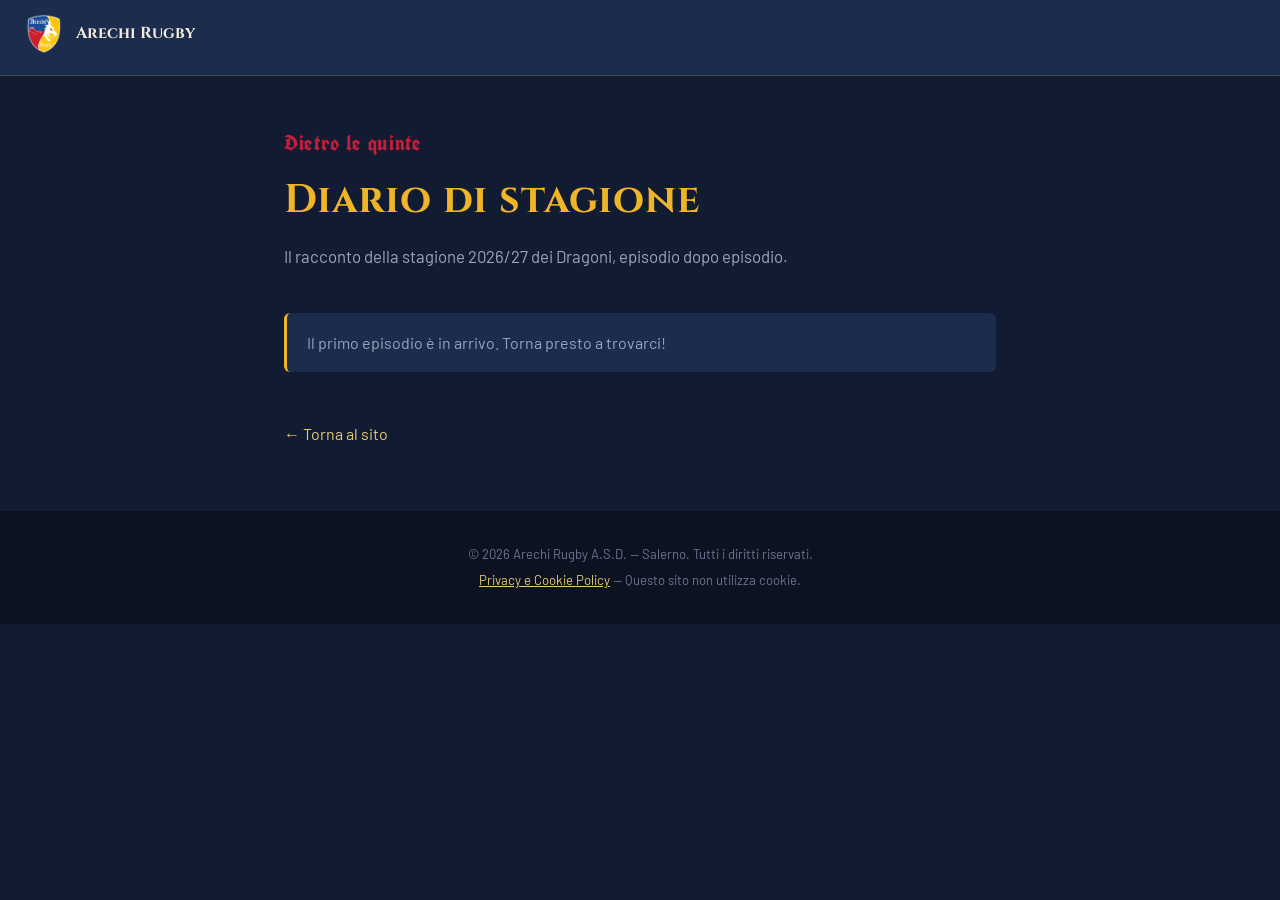
==== diario.html @ b3517b6f "Add Diario di stagione: diary page and homepage teaser New diario.html for the multi-episode season " ====
<!DOCTYPE html>
<html lang="it">
<head>
<meta charset="UTF-8">
<meta name="viewport" content="width=device-width, initial-scale=1.0">
<title>Diario di stagione — Arechi Rugby</title>
<meta name="description" content="Il racconto a puntate della stagione dell'Arechi Rugby, episodio dopo episodio.">
<meta name="robots" content="index, follow">
<link rel="canonical" href="https://arechirugby.it/diario.html">
<link rel="icon" type="image/png" href="arechi-logo.png">
<meta property="og:type" content="website">
<meta property="og:site_name" content="Arechi Rugby">
<meta property="og:locale" content="it_IT">
<meta property="og:url" content="https://arechirugby.it/diario.html">
<meta property="og:title" content="Diario di stagione — Arechi Rugby">
<meta property="og:description" content="Il racconto a puntate della stagione dell'Arechi Rugby.">
<meta property="og:image" content="https://arechirugby.it/arechi-logo.png">
<link href="fonts.css" rel="stylesheet">
<style>
  :root{
    --navy:#111c33;
    --navy-2:#1c2c4d;
    --navy-3:#233863;
    --red-crest:#c41e3a;
    --gold:#f0b429;
    --gold-soft:#e4c977;
    --parchment:#f2ecdd;
    --ink:#0d1220;
    --stone:#9aa4bd;
    --stone-dark:#6b7592;
  }
  *{box-sizing:border-box;}
  body{
    margin:0;background:var(--navy);color:var(--parchment);
    font-family:'Barlow',sans-serif;font-size:16px;line-height:1.7;-webkit-font-smoothing:antialiased;
  }
  header{background:var(--navy-2);border-bottom:1px solid rgba(240,180,41,.2);padding:14px 24px;}
  header a{display:inline-flex;align-items:center;gap:12px;color:var(--parchment);text-decoration:none;font-family:'Cinzel',serif;font-weight:700;}
  header img{width:40px;height:40px;object-fit:contain;}
  main{max-width:760px;margin:0 auto;padding:48px 24px 64px;}
  .eyebrow{font-family:'UnifrakturCook',cursive;color:var(--red-crest);font-size:1.4rem;letter-spacing:.03em;}
  h1,h2{font-family:'Cinzel',serif;letter-spacing:.02em;}
  h1{font-size:clamp(1.8rem,5vw,2.5rem);color:var(--gold);margin:.1em 0 .2em;}
  .intro{color:var(--stone);font-size:1.05rem;margin:0 0 2.5em;}
  .episode{border-top:1px solid rgba(240,180,41,.2);padding:2.2em 0 .5em;}
  .ep-meta{font-size:.75rem;letter-spacing:.08em;text-transform:uppercase;color:var(--red-crest);font-weight:700;}
  .episode h2{font-size:clamp(1.25rem,3.5vw,1.6rem);color:var(--parchment);margin:.3em 0 .7em;}
  .episode figure{margin:0 0 1.2em;}
  .episode img{display:block;width:100%;height:auto;border-radius:6px;}
  .episode p{opacity:.92;margin:0 0 1em;}
  .diario-empty{background:var(--navy-2);border-left:3px solid var(--gold);padding:16px 20px;border-radius:6px;color:var(--stone);}
  a.back{display:inline-block;margin-top:2em;color:var(--gold-soft);text-decoration:none;}
  footer{background:var(--ink);padding:28px 24px;text-align:center;color:var(--stone-dark);font-size:.82rem;}
  footer p{margin:.3em 0;}
  footer a{color:var(--gold-soft);}
</style>
</head>
<body>

<header>
  <a href="./"><img src="arechi-logo.png" alt="">Arechi Rugby</a>
</header>

<main>
  <span class="eyebrow">Dietro le quinte</span>
  <h1>Diario di stagione</h1>
  <p class="intro">Il racconto della stagione 2026/27 dei Dragoni, episodio dopo episodio.</p>

  <!-- DIARIO:EPISODES — story order (Episodio 1 first). Each episode:
  <article class="episode" id="episodio-N">
    <div class="ep-meta">Episodio N — D Mmm YYYY</div>
    <h2>TITLE</h2>
    <figure><img src="Foto/diario/episodio-N.jpg" alt="ALT" loading="lazy"></figure>
    <p>…</p>
  </article>
  Remove the .diario-empty paragraph when publishing Episodio 1. -->
  <p class="diario-empty">Il primo episodio è in arrivo. Torna presto a trovarci!</p>

  <a class="back" href="./">← Torna al sito</a>
</main>

<footer>
  <p>© 2026 Arechi Rugby A.S.D. — Salerno. Tutti i diritti riservati.</p>
  <p><a href="privacy.html">Privacy e Cookie Policy</a> — Questo sito non utilizza cookie.</p>
</footer>

</body>
</html>
---- fonts.css ----
@font-face {
  font-family: 'Barlow';
  font-style: italic;
  font-weight: 500;
  font-display: swap;
  src: url("fonts/barlow-500-italic-latin-ext.woff2") format('woff2');
  unicode-range: U+0100-02BA, U+02BD-02C5, U+02C7-02CC, U+02CE-02D7, U+02DD-02FF, U+0304, U+0308, U+0329, U+1D00-1DBF, U+1E00-1E9F, U+1EF2-1EFF, U+2020, U+20A0-20AB, U+20AD-20C0, U+2113, U+2C60-2C7F, U+A720-A7FF;
}
@font-face {
  font-family: 'Barlow';
  font-style: italic;
  font-weight: 500;
  font-display: swap;
  src: url("fonts/barlow-500-italic-latin.woff2") format('woff2');
  unicode-range: U+0000-00FF, U+0131, U+0152-0153, U+02BB-02BC, U+02C6, U+02DA, U+02DC, U+0304, U+0308, U+0329, U+2000-206F, U+20AC, U+2122, U+2191, U+2193, U+2212, U+2215, U+FEFF, U+FFFD;
}
@font-face {
  font-family: 'Barlow';
  font-style: normal;
  font-weight: 400;
  font-display: swap;
  src: url("fonts/barlow-400-normal-latin-ext.woff2") format('woff2');
  unicode-range: U+0100-02BA, U+02BD-02C5, U+02C7-02CC, U+02CE-02D7, U+02DD-02FF, U+0304, U+0308, U+0329, U+1D00-1DBF, U+1E00-1E9F, U+1EF2-1EFF, U+2020, U+20A0-20AB, U+20AD-20C0, U+2113, U+2C60-2C7F, U+A720-A7FF;
}
@font-face {
  font-family: 'Barlow';
  font-style: normal;
  font-weight: 400;
  font-display: swap;
  src: url("fonts/barlow-400-normal-latin.woff2") format('woff2');
  unicode-range: U+0000-00FF, U+0131, U+0152-0153, U+02BB-02BC, U+02C6, U+02DA, U+02DC, U+0304, U+0308, U+0329, U+2000-206F, U+20AC, U+2122, U+2191, U+2193, U+2212, U+2215, U+FEFF, U+FFFD;
}
@font-face {
  font-family: 'Barlow';
  font-style: normal;
  font-weight: 500;
  font-display: swap;
  src: url("fonts/barlow-500-normal-latin-ext.woff2") format('woff2');
  unicode-range: U+0100-02BA, U+02BD-02C5, U+02C7-02CC, U+02CE-02D7, U+02DD-02FF, U+0304, U+0308, U+0329, U+1D00-1DBF, U+1E00-1E9F, U+1EF2-1EFF, U+2020, U+20A0-20AB, U+20AD-20C0, U+2113, U+2C60-2C7F, U+A720-A7FF;
}
@font-face {
  font-family: 'Barlow';
  font-style: normal;
  font-weight: 500;
  font-display: swap;
  src: url("fonts/barlow-500-normal-latin.woff2") format('woff2');
  unicode-range: U+0000-00FF, U+0131, U+0152-0153, U+02BB-02BC, U+02C6, U+02DA, U+02DC, U+0304, U+0308, U+0329, U+2000-206F, U+20AC, U+2122, U+2191, U+2193, U+2212, U+2215, U+FEFF, U+FFFD;
}
@font-face {
  font-family: 'Barlow';
  font-style: normal;
  font-weight: 600;
  font-display: swap;
  src: url("fonts/barlow-600-normal-latin-ext.woff2") format('woff2');
  unicode-range: U+0100-02BA, U+02BD-02C5, U+02C7-02CC, U+02CE-02D7, U+02DD-02FF, U+0304, U+0308, U+0329, U+1D00-1DBF, U+1E00-1E9F, U+1EF2-1EFF, U+2020, U+20A0-20AB, U+20AD-20C0, U+2113, U+2C60-2C7F, U+A720-A7FF;
}
@font-face {
  font-family: 'Barlow';
  font-style: normal;
  font-weight: 600;
  font-display: swap;
  src: url("fonts/barlow-600-normal-latin.woff2") format('woff2');
  unicode-range: U+0000-00FF, U+0131, U+0152-0153, U+02BB-02BC, U+02C6, U+02DA, U+02DC, U+0304, U+0308, U+0329, U+2000-206F, U+20AC, U+2122, U+2191, U+2193, U+2212, U+2215, U+FEFF, U+FFFD;
}
@font-face {
  font-family: 'Barlow';
  font-style: normal;
  font-weight: 700;
  font-display: swap;
  src: url("fonts/barlow-700-normal-latin-ext.woff2") format('woff2');
  unicode-range: U+0100-02BA, U+02BD-02C5, U+02C7-02CC, U+02CE-02D7, U+02DD-02FF, U+0304, U+0308, U+0329, U+1D00-1DBF, U+1E00-1E9F, U+1EF2-1EFF, U+2020, U+20A0-20AB, U+20AD-20C0, U+2113, U+2C60-2C7F, U+A720-A7FF;
}
@font-face {
  font-family: 'Barlow';
  font-style: normal;
  font-weight: 700;
  font-display: swap;
  src: url("fonts/barlow-700-normal-latin.woff2") format('woff2');
  unicode-range: U+0000-00FF, U+0131, U+0152-0153, U+02BB-02BC, U+02C6, U+02DA, U+02DC, U+0304, U+0308, U+0329, U+2000-206F, U+20AC, U+2122, U+2191, U+2193, U+2212, U+2215, U+FEFF, U+FFFD;
}
@font-face {
  font-family: 'Barlow';
  font-style: normal;
  font-weight: 800;
  font-display: swap;
  src: url("fonts/barlow-800-normal-latin-ext.woff2") format('woff2');
  unicode-range: U+0100-02BA, U+02BD-02C5, U+02C7-02CC, U+02CE-02D7, U+02DD-02FF, U+0304, U+0308, U+0329, U+1D00-1DBF, U+1E00-1E9F, U+1EF2-1EFF, U+2020, U+20A0-20AB, U+20AD-20C0, U+2113, U+2C60-2C7F, U+A720-A7FF;
}
@font-face {
  font-family: 'Barlow';
  font-style: normal;
  font-weight: 800;
  font-display: swap;
  src: url("fonts/barlow-800-normal-latin.woff2") format('woff2');
  unicode-range: U+0000-00FF, U+0131, U+0152-0153, U+02BB-02BC, U+02C6, U+02DA, U+02DC, U+0304, U+0308, U+0329, U+2000-206F, U+20AC, U+2122, U+2191, U+2193, U+2212, U+2215, U+FEFF, U+FFFD;
}
@font-face {
  font-family: 'Barlow Condensed';
  font-style: normal;
  font-weight: 500;
  font-display: swap;
  src: url("fonts/barlow-condensed-500-normal-latin-ext.woff2") format('woff2');
  unicode-range: U+0100-02BA, U+02BD-02C5, U+02C7-02CC, U+02CE-02D7, U+02DD-02FF, U+0304, U+0308, U+0329, U+1D00-1DBF, U+1E00-1E9F, U+1EF2-1EFF, U+2020, U+20A0-20AB, U+20AD-20C0, U+2113, U+2C60-2C7F, U+A720-A7FF;
}
@font-face {
  font-family: 'Barlow Condensed';
  font-style: normal;
  font-weight: 500;
  font-display: swap;
  src: url("fonts/barlow-condensed-500-normal-latin.woff2") format('woff2');
  unicode-range: U+0000-00FF, U+0131, U+0152-0153, U+02BB-02BC, U+02C6, U+02DA, U+02DC, U+0304, U+0308, U+0329, U+2000-206F, U+20AC, U+2122, U+2191, U+2193, U+2212, U+2215, U+FEFF, U+FFFD;
}
@font-face {
  font-family: 'Barlow Condensed';
  font-style: normal;
  font-weight: 600;
  font-display: swap;
  src: url("fonts/barlow-condensed-600-normal-latin-ext.woff2") format('woff2');
  unicode-range: U+0100-02BA, U+02BD-02C5, U+02C7-02CC, U+02CE-02D7, U+02DD-02FF, U+0304, U+0308, U+0329, U+1D00-1DBF, U+1E00-1E9F, U+1EF2-1EFF, U+2020, U+20A0-20AB, U+20AD-20C0, U+2113, U+2C60-2C7F, U+A720-A7FF;
}
@font-face {
  font-family: 'Barlow Condensed';
  font-style: normal;
  font-weight: 600;
  font-display: swap;
  src: url("fonts/barlow-condensed-600-normal-latin.woff2") format('woff2');
  unicode-range: U+0000-00FF, U+0131, U+0152-0153, U+02BB-02BC, U+02C6, U+02DA, U+02DC, U+0304, U+0308, U+0329, U+2000-206F, U+20AC, U+2122, U+2191, U+2193, U+2212, U+2215, U+FEFF, U+FFFD;
}
@font-face {
  font-family: 'Barlow Condensed';
  font-style: normal;
  font-weight: 700;
  font-display: swap;
  src: url("fonts/barlow-condensed-700-normal-latin-ext.woff2") format('woff2');
  unicode-range: U+0100-02BA, U+02BD-02C5, U+02C7-02CC, U+02CE-02D7, U+02DD-02FF, U+0304, U+0308, U+0329, U+1D00-1DBF, U+1E00-1E9F, U+1EF2-1EFF, U+2020, U+20A0-20AB, U+20AD-20C0, U+2113, U+2C60-2C7F, U+A720-A7FF;
}
@font-face {
  font-family: 'Barlow Condensed';
  font-style: normal;
  font-weight: 700;
  font-display: swap;
  src: url("fonts/barlow-condensed-700-normal-latin.woff2") format('woff2');
  unicode-range: U+0000-00FF, U+0131, U+0152-0153, U+02BB-02BC, U+02C6, U+02DA, U+02DC, U+0304, U+0308, U+0329, U+2000-206F, U+20AC, U+2122, U+2191, U+2193, U+2212, U+2215, U+FEFF, U+FFFD;
}
@font-face {
  font-family: 'Cinzel';
  font-style: normal;
  font-weight: 500;
  font-display: swap;
  src: url("fonts/cinzel-500-normal-latin-ext.woff2") format('woff2');
  unicode-range: U+0100-02BA, U+02BD-02C5, U+02C7-02CC, U+02CE-02D7, U+02DD-02FF, U+0304, U+0308, U+0329, U+1D00-1DBF, U+1E00-1E9F, U+1EF2-1EFF, U+2020, U+20A0-20AB, U+20AD-20C0, U+2113, U+2C60-2C7F, U+A720-A7FF;
}
@font-face {
  font-family: 'Cinzel';
  font-style: normal;
  font-weight: 500;
  font-display: swap;
  src: url("fonts/cinzel-500-normal-latin.woff2") format('woff2');
  unicode-range: U+0000-00FF, U+0131, U+0152-0153, U+02BB-02BC, U+02C6, U+02DA, U+02DC, U+0304, U+0308, U+0329, U+2000-206F, U+20AC, U+2122, U+2191, U+2193, U+2212, U+2215, U+FEFF, U+FFFD;
}
@font-face {
  font-family: 'Cinzel';
  font-style: normal;
  font-weight: 600;
  font-display: swap;
  src: url("fonts/cinzel-600-normal-latin-ext.woff2") format('woff2');
  unicode-range: U+0100-02BA, U+02BD-02C5, U+02C7-02CC, U+02CE-02D7, U+02DD-02FF, U+0304, U+0308, U+0329, U+1D00-1DBF, U+1E00-1E9F, U+1EF2-1EFF, U+2020, U+20A0-20AB, U+20AD-20C0, U+2113, U+2C60-2C7F, U+A720-A7FF;
}
@font-face {
  font-family: 'Cinzel';
  font-style: normal;
  font-weight: 600;
  font-display: swap;
  src: url("fonts/cinzel-600-normal-latin.woff2") format('woff2');
  unicode-range: U+0000-00FF, U+0131, U+0152-0153, U+02BB-02BC, U+02C6, U+02DA, U+02DC, U+0304, U+0308, U+0329, U+2000-206F, U+20AC, U+2122, U+2191, U+2193, U+2212, U+2215, U+FEFF, U+FFFD;
}
@font-face {
  font-family: 'Cinzel';
  font-style: normal;
  font-weight: 700;
  font-display: swap;
  src: url("fonts/cinzel-700-normal-latin-ext.woff2") format('woff2');
  unicode-range: U+0100-02BA, U+02BD-02C5, U+02C7-02CC, U+02CE-02D7, U+02DD-02FF, U+0304, U+0308, U+0329, U+1D00-1DBF, U+1E00-1E9F, U+1EF2-1EFF, U+2020, U+20A0-20AB, U+20AD-20C0, U+2113, U+2C60-2C7F, U+A720-A7FF;
}
@font-face {
  font-family: 'Cinzel';
  font-style: normal;
  font-weight: 700;
  font-display: swap;
  src: url("fonts/cinzel-700-normal-latin.woff2") format('woff2');
  unicode-range: U+0000-00FF, U+0131, U+0152-0153, U+02BB-02BC, U+02C6, U+02DA, U+02DC, U+0304, U+0308, U+0329, U+2000-206F, U+20AC, U+2122, U+2191, U+2193, U+2212, U+2215, U+FEFF, U+FFFD;
}
@font-face {
  font-family: 'Cinzel';
  font-style: normal;
  font-weight: 900;
  font-display: swap;
  src: url("fonts/cinzel-900-normal-latin-ext.woff2") format('woff2');
  unicode-range: U+0100-02BA, U+02BD-02C5, U+02C7-02CC, U+02CE-02D7, U+02DD-02FF, U+0304, U+0308, U+0329, U+1D00-1DBF, U+1E00-1E9F, U+1EF2-1EFF, U+2020, U+20A0-20AB, U+20AD-20C0, U+2113, U+2C60-2C7F, U+A720-A7FF;
}
@font-face {
  font-family: 'Cinzel';
  font-style: normal;
  font-weight: 900;
  font-display: swap;
  src: url("fonts/cinzel-900-normal-latin.woff2") format('woff2');
  unicode-range: U+0000-00FF, U+0131, U+0152-0153, U+02BB-02BC, U+02C6, U+02DA, U+02DC, U+0304, U+0308, U+0329, U+2000-206F, U+20AC, U+2122, U+2191, U+2193, U+2212, U+2215, U+FEFF, U+FFFD;
}
@font-face {
  font-family: 'UnifrakturCook';
  font-style: normal;
  font-weight: 700;
  font-display: swap;
  src: url("fonts/unifrakturcook-700-normal-latin.woff2") format('woff2');
  unicode-range: U+0000-00FF, U+0131, U+0152-0153, U+02BB-02BC, U+02C6, U+02DA, U+02DC, U+0304, U+0308, U+0329, U+2000-206F, U+20AC, U+2122, U+2191, U+2193, U+2212, U+2215, U+FEFF, U+FFFD;
}
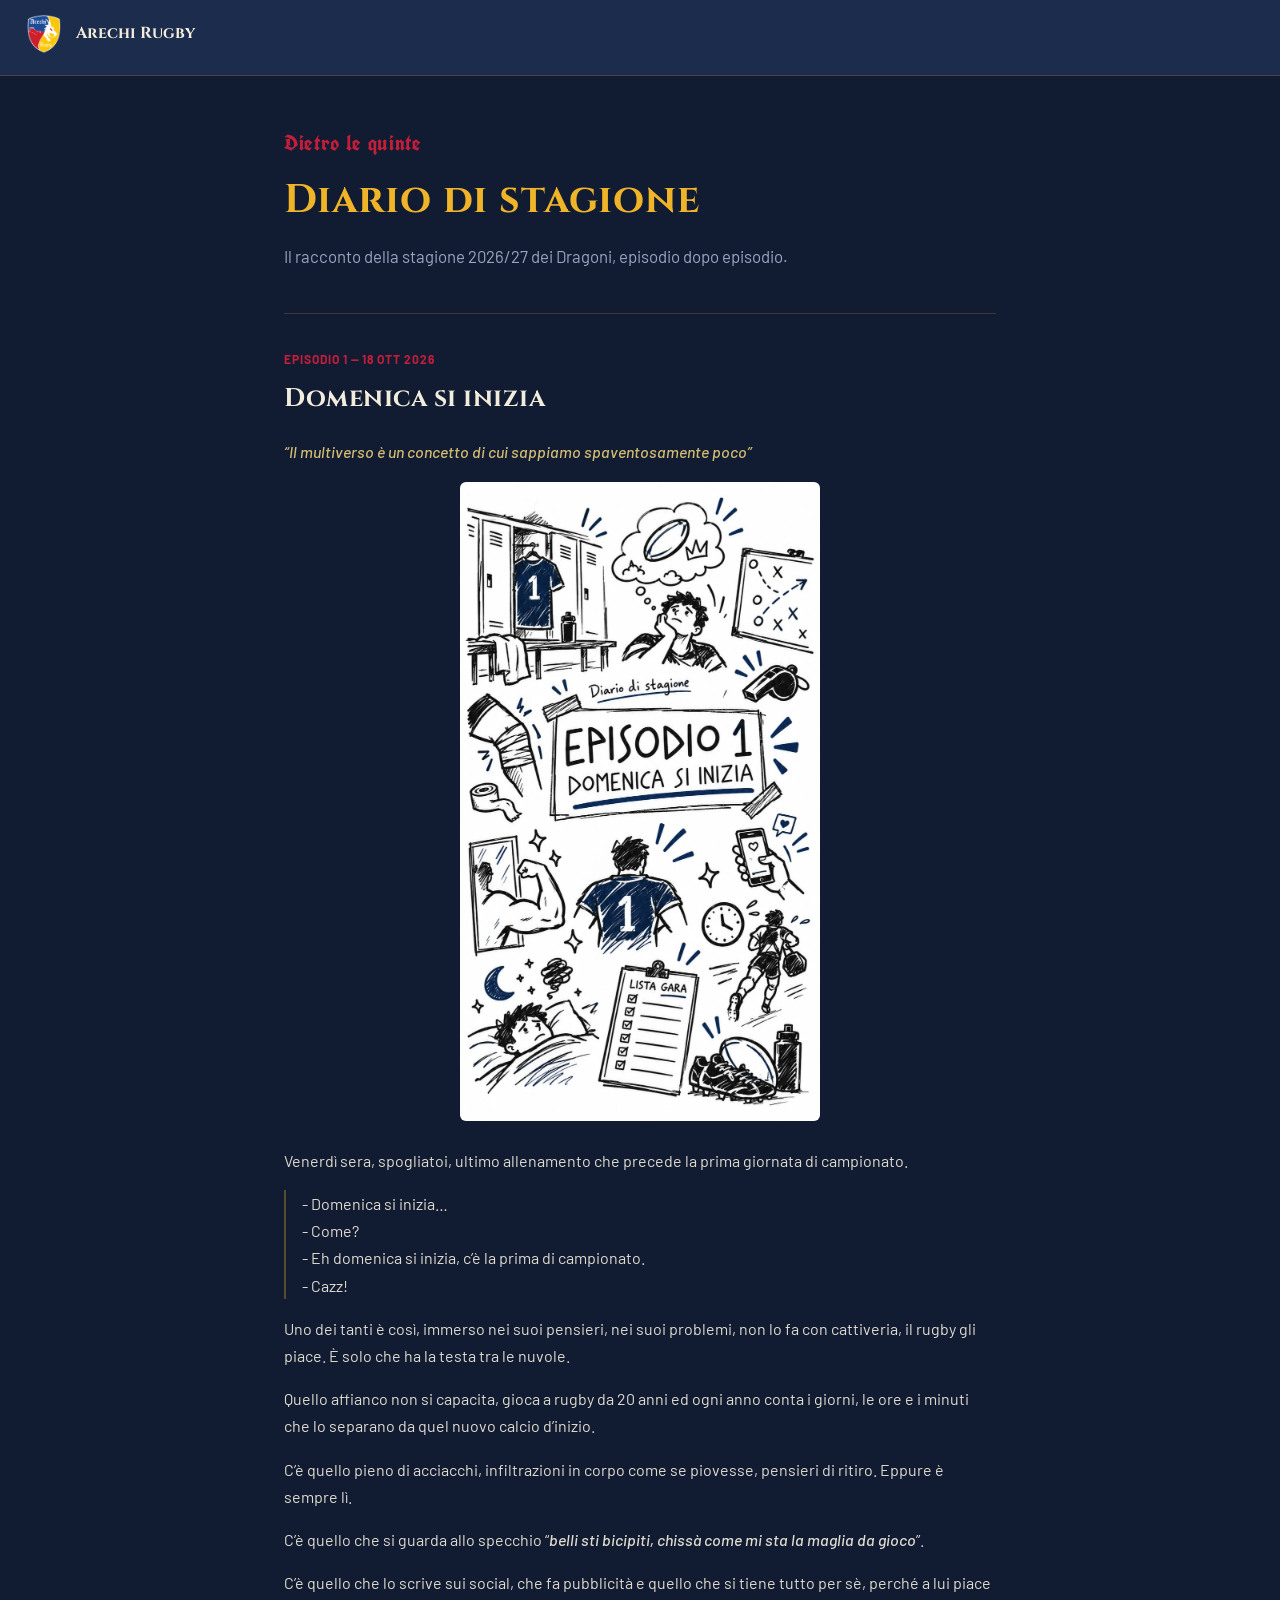
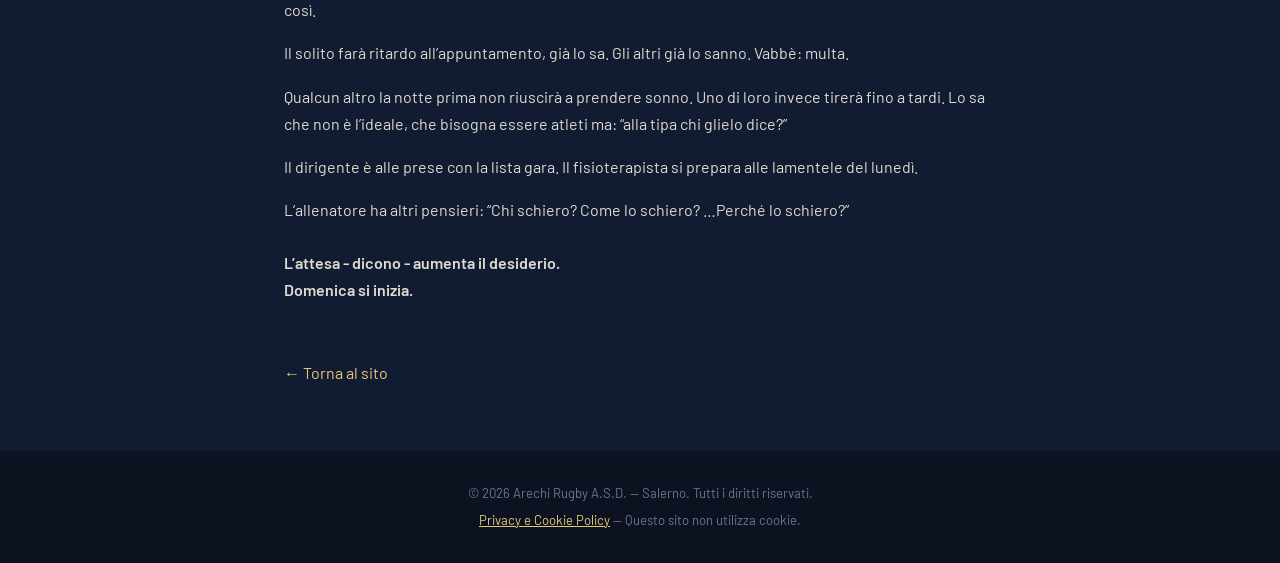
==== commit 6b50a9fa: "Diario di stagione: Episodio 1 "Domenica si inizia" Co-Authored-By: Claude Opus 5.5 <noreply@anthrop" ====
--- a/diario.html
+++ b/diario.html
@@ -48,6 +48,10 @@
   .episode figure{margin:0 0 1.2em;}
   .episode img{display:block;width:100%;height:auto;border-radius:6px;}
   .episode p{opacity:.92;margin:0 0 1em;}
+  .ep-quote{font-style:italic;color:var(--gold-soft);margin:-.3em 0 1.3em;}
+  .episode figure.ep-cover{max-width:360px;margin:0 auto 1.6em;}
+  .ep-dialogue{padding-left:1em;border-left:2px solid rgba(240,180,41,.35);}
+  .episode p.ep-close{margin-top:1.6em;font-weight:600;}
   .diario-empty{background:var(--navy-2);border-left:3px solid var(--gold);padding:16px 20px;border-radius:6px;color:var(--stone);}
   a.back{display:inline-block;margin-top:2em;color:var(--gold-soft);text-decoration:none;}
   footer{background:var(--ink);padding:28px 24px;text-align:center;color:var(--stone-dark);font-size:.82rem;}
@@ -74,7 +78,28 @@
     <p>…</p>
   </article>
   Remove the .diario-empty paragraph when publishing Episodio 1. -->
-  <p class="diario-empty">Il primo episodio è in arrivo. Torna presto a trovarci!</p>
+  <article class="episode" id="episodio-1">
+    <div class="ep-meta">Episodio 1 — 18 Ott 2026</div>
+    <h2>Domenica si inizia</h2>
+    <p class="ep-quote">“Il multiverso è un concetto di cui sappiamo spaventosamente poco”</p>
+    <figure class="ep-cover"><img src="Foto/diario/episodio-1.jpg" alt="Copertina dell'Episodio 1, Domenica si inizia: disegni dello spogliatoio, di un giocatore con la maglia numero 1 e della lista gara" width="900" height="1600" loading="lazy"></figure>
+    <p>Venerdì sera, spogliatoi, ultimo allenamento che precede la prima giornata di campionato.</p>
+    <p class="ep-dialogue">- Domenica si inizia…<br>
+    - Come?<br>
+    - Eh domenica si inizia, c’è la prima di campionato.<br>
+    - Cazz!</p>
+    <p>Uno dei tanti è così, immerso nei suoi pensieri, nei suoi problemi, non lo fa con cattiveria, il rugby gli piace. È solo che ha la testa tra le nuvole.</p>
+    <p>Quello affianco non si capacita, gioca a rugby da 20 anni ed ogni anno conta i giorni, le ore e i minuti che lo separano da quel nuovo calcio d’inizio.</p>
+    <p>C’è quello pieno di acciacchi, infiltrazioni in corpo come se piovesse, pensieri di ritiro. Eppure è sempre lì.</p>
+    <p>C’è quello che si guarda allo specchio “<em>belli sti bicipiti, chissà come mi sta la maglia da gioco</em>”.</p>
+    <p>C’è quello che lo scrive sui social, che fa pubblicità e quello che si tiene tutto per sè, perché a lui piace così.</p>
+    <p>Il solito farà ritardo all’appuntamento, già lo sa. Gli altri già lo sanno. Vabbè: multa.</p>
+    <p>Qualcun altro la notte prima non riuscirà a prendere sonno. Uno di loro invece tirerà fino a tardi. Lo sa che non è l’ideale, che bisogna essere atleti ma: “alla tipa chi glielo dice?”</p>
+    <p>Il dirigente è alle prese con la lista gara. Il fisioterapista si prepara alle lamentele del lunedì.</p>
+    <p>L’allenatore ha altri pensieri: “Chi schiero? Come lo schiero? …Perché lo schiero?”</p>
+    <p class="ep-close">L’attesa - dicono - aumenta il desiderio.<br>
+    Domenica si inizia.</p>
+  </article>
 
   <a class="back" href="./">← Torna al sito</a>
 </main>
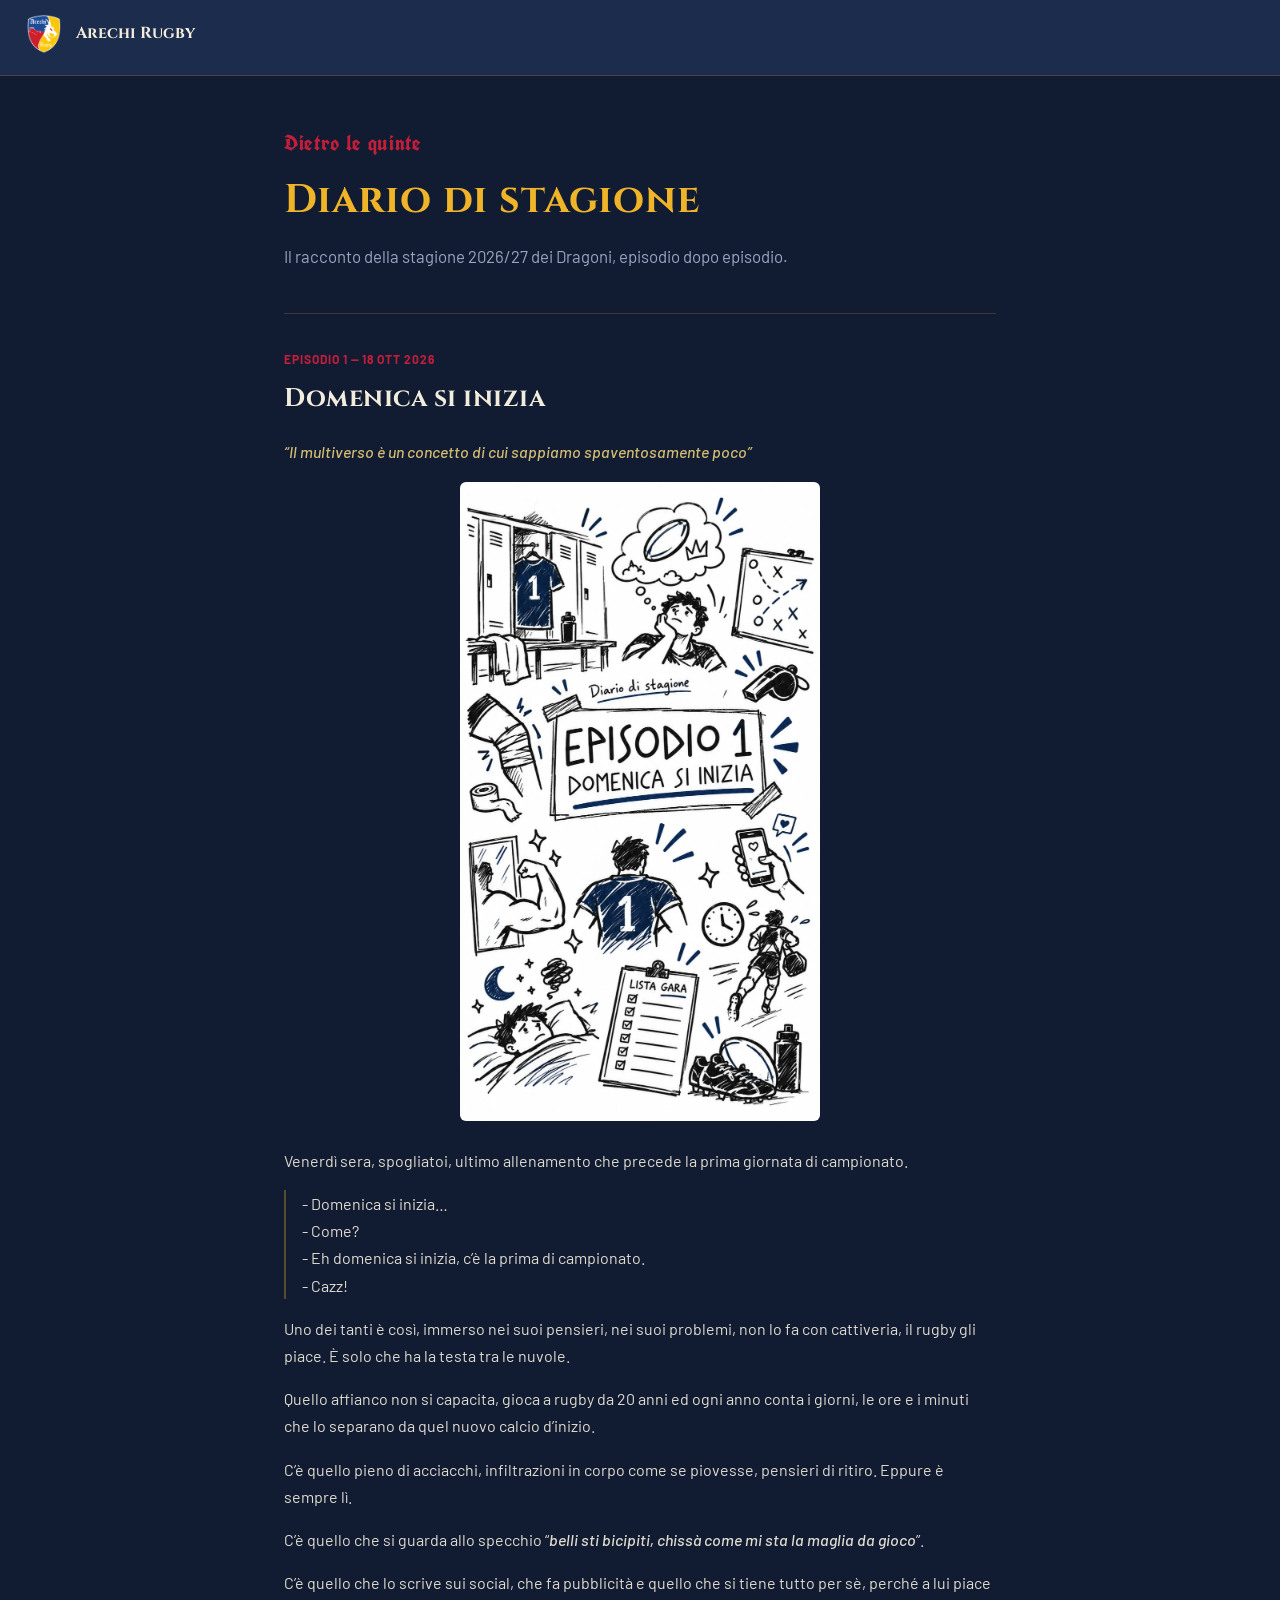
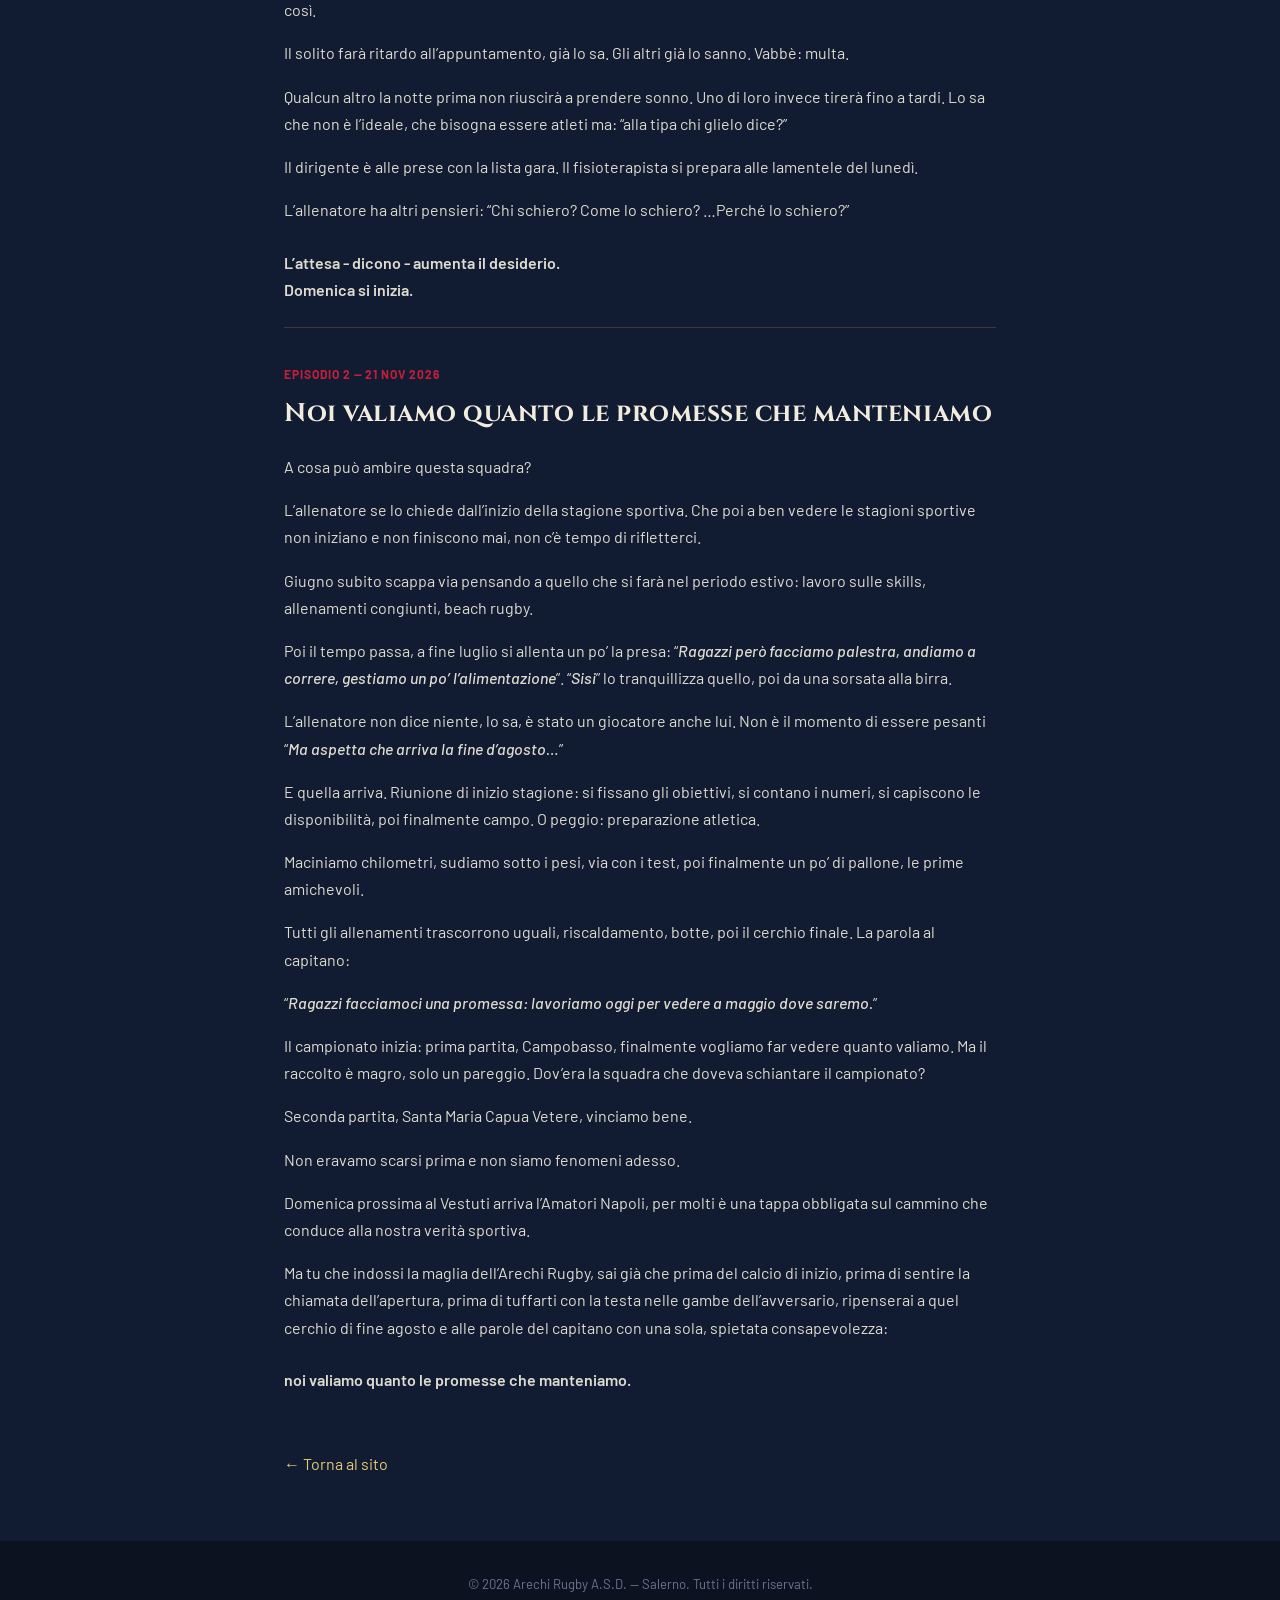
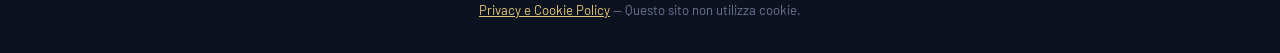
==== commit a0a23de5: "Diario di stagione: Episodio 2 "Noi valiamo quanto le promesse che manteniamo" Co-Authored-By: Claud" ====
--- a/diario.html
+++ b/diario.html
@@ -101,6 +101,26 @@
     Domenica si inizia.</p>
   </article>
 
+  <article class="episode" id="episodio-2">
+    <div class="ep-meta">Episodio 2 — 21 Nov 2026</div>
+    <h2>Noi valiamo quanto le promesse che manteniamo</h2>
+    <p>A cosa può ambire questa squadra?</p>
+    <p>L’allenatore se lo chiede dall’inizio della stagione sportiva. Che poi a ben vedere le stagioni sportive non iniziano e non finiscono mai, non c’è tempo di rifletterci.</p>
+    <p>Giugno subito scappa via pensando a quello che si farà nel periodo estivo: lavoro sulle skills, allenamenti congiunti, beach rugby.</p>
+    <p>Poi il tempo passa, a fine luglio si allenta un po’ la presa: “<em>Ragazzi però facciamo palestra, andiamo a correre, gestiamo un po’ l’alimentazione</em>”. “<em>Sisi</em>” lo tranquillizza quello, poi da una sorsata alla birra.</p>
+    <p>L’allenatore non dice niente, lo sa, è stato un giocatore anche lui. Non è il momento di essere pesanti “<em>Ma aspetta che arriva la fine d’agosto…</em>”</p>
+    <p>E quella arriva. Riunione di inizio stagione: si fissano gli obiettivi, si contano i numeri, si capiscono le disponibilità, poi finalmente campo. O peggio: preparazione atletica.</p>
+    <p>Maciniamo chilometri, sudiamo sotto i pesi, via con i test, poi finalmente un po’ di pallone, le prime amichevoli.</p>
+    <p>Tutti gli allenamenti trascorrono uguali, riscaldamento, botte, poi il cerchio finale. La parola al capitano:</p>
+    <p>“<em>Ragazzi facciamoci una promessa: lavoriamo oggi per vedere a maggio dove saremo.</em>”</p>
+    <p>Il campionato inizia: prima partita, Campobasso, finalmente vogliamo far vedere quanto valiamo. Ma il raccolto è magro, solo un pareggio. Dov’era la squadra che doveva schiantare il campionato?</p>
+    <p>Seconda partita, Santa Maria Capua Vetere, vinciamo bene.</p>
+    <p>Non eravamo scarsi prima e non siamo fenomeni adesso.</p>
+    <p>Domenica prossima al Vestuti arriva l’Amatori Napoli, per molti è una tappa obbligata sul cammino che conduce alla nostra verità sportiva.</p>
+    <p>Ma tu che indossi la maglia dell’Arechi Rugby, sai già che prima del calcio di inizio, prima di sentire la chiamata dell’apertura, prima di tuffarti con la testa nelle gambe dell’avversario, ripenserai a quel cerchio di fine agosto e alle parole del capitano con una sola, spietata consapevolezza:</p>
+    <p class="ep-close">noi valiamo quanto le promesse che manteniamo.</p>
+  </article>
+
   <a class="back" href="./">← Torna al sito</a>
 </main>
 
